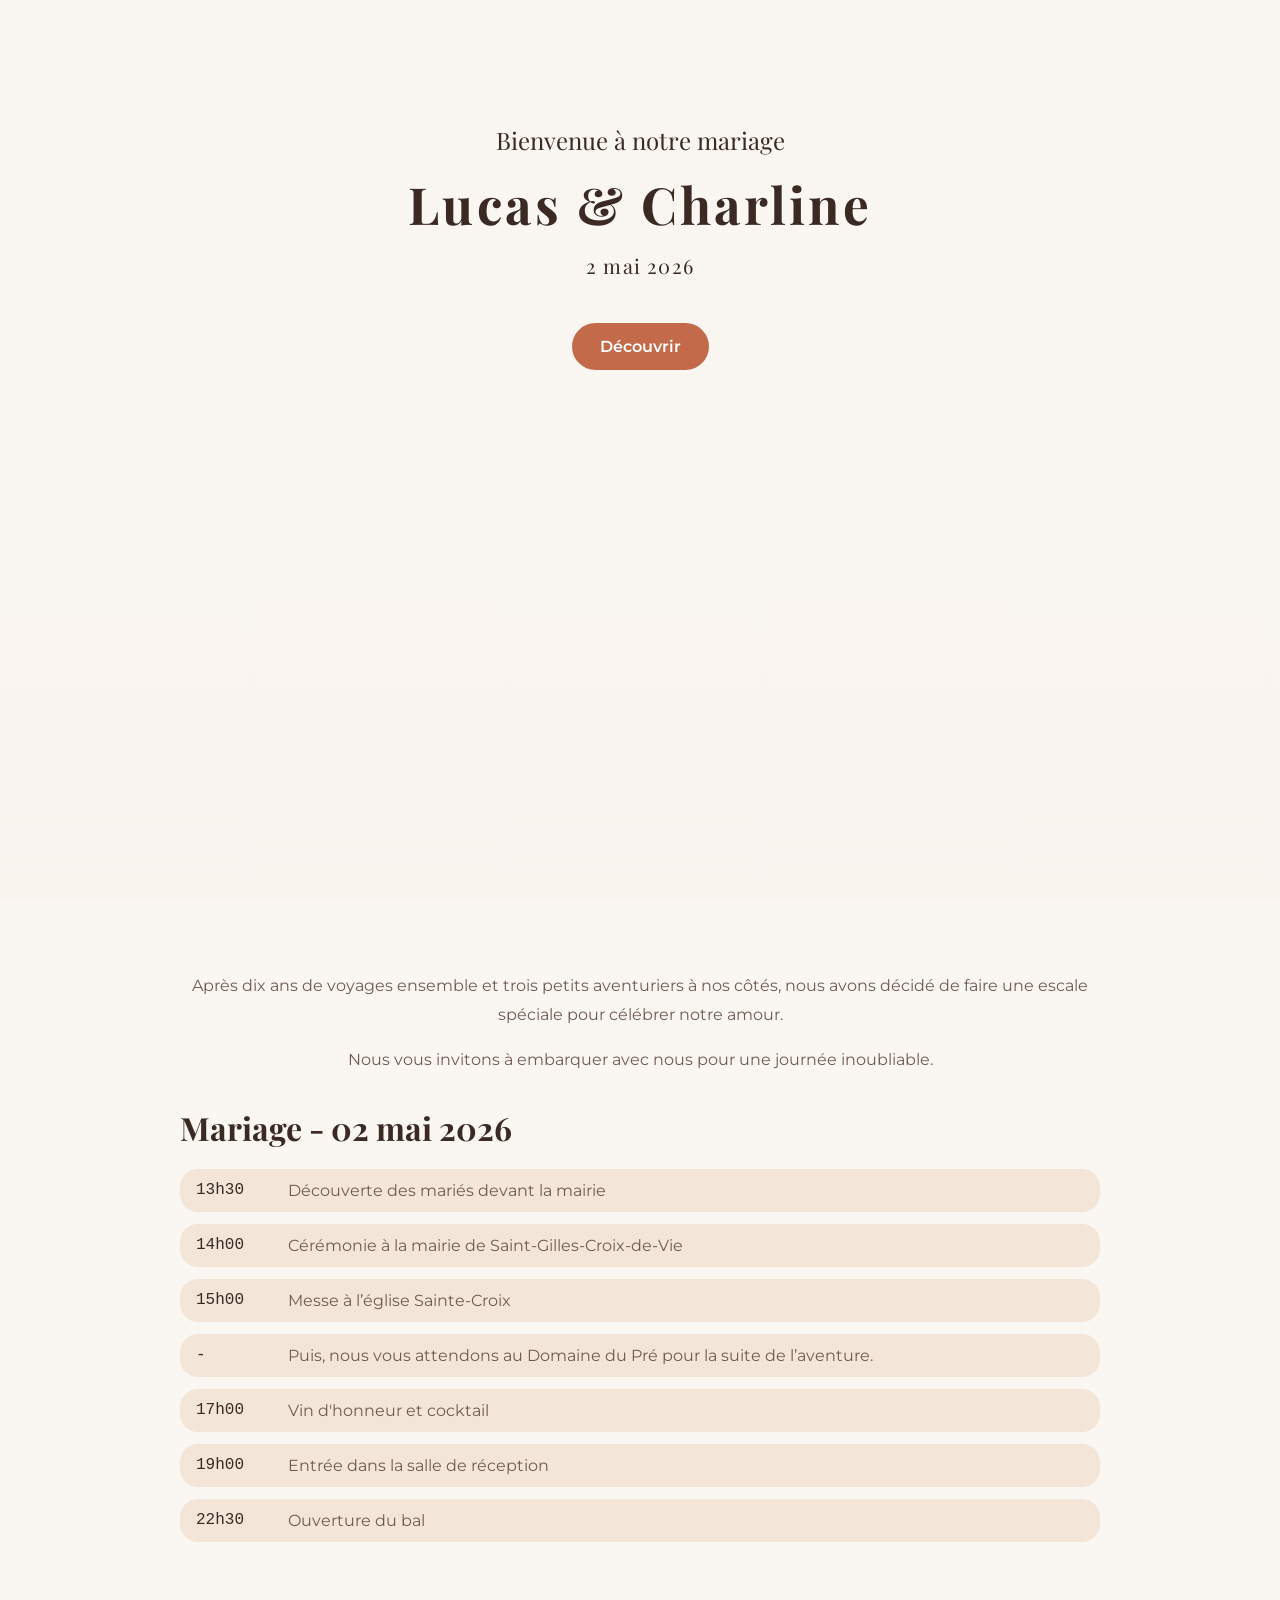
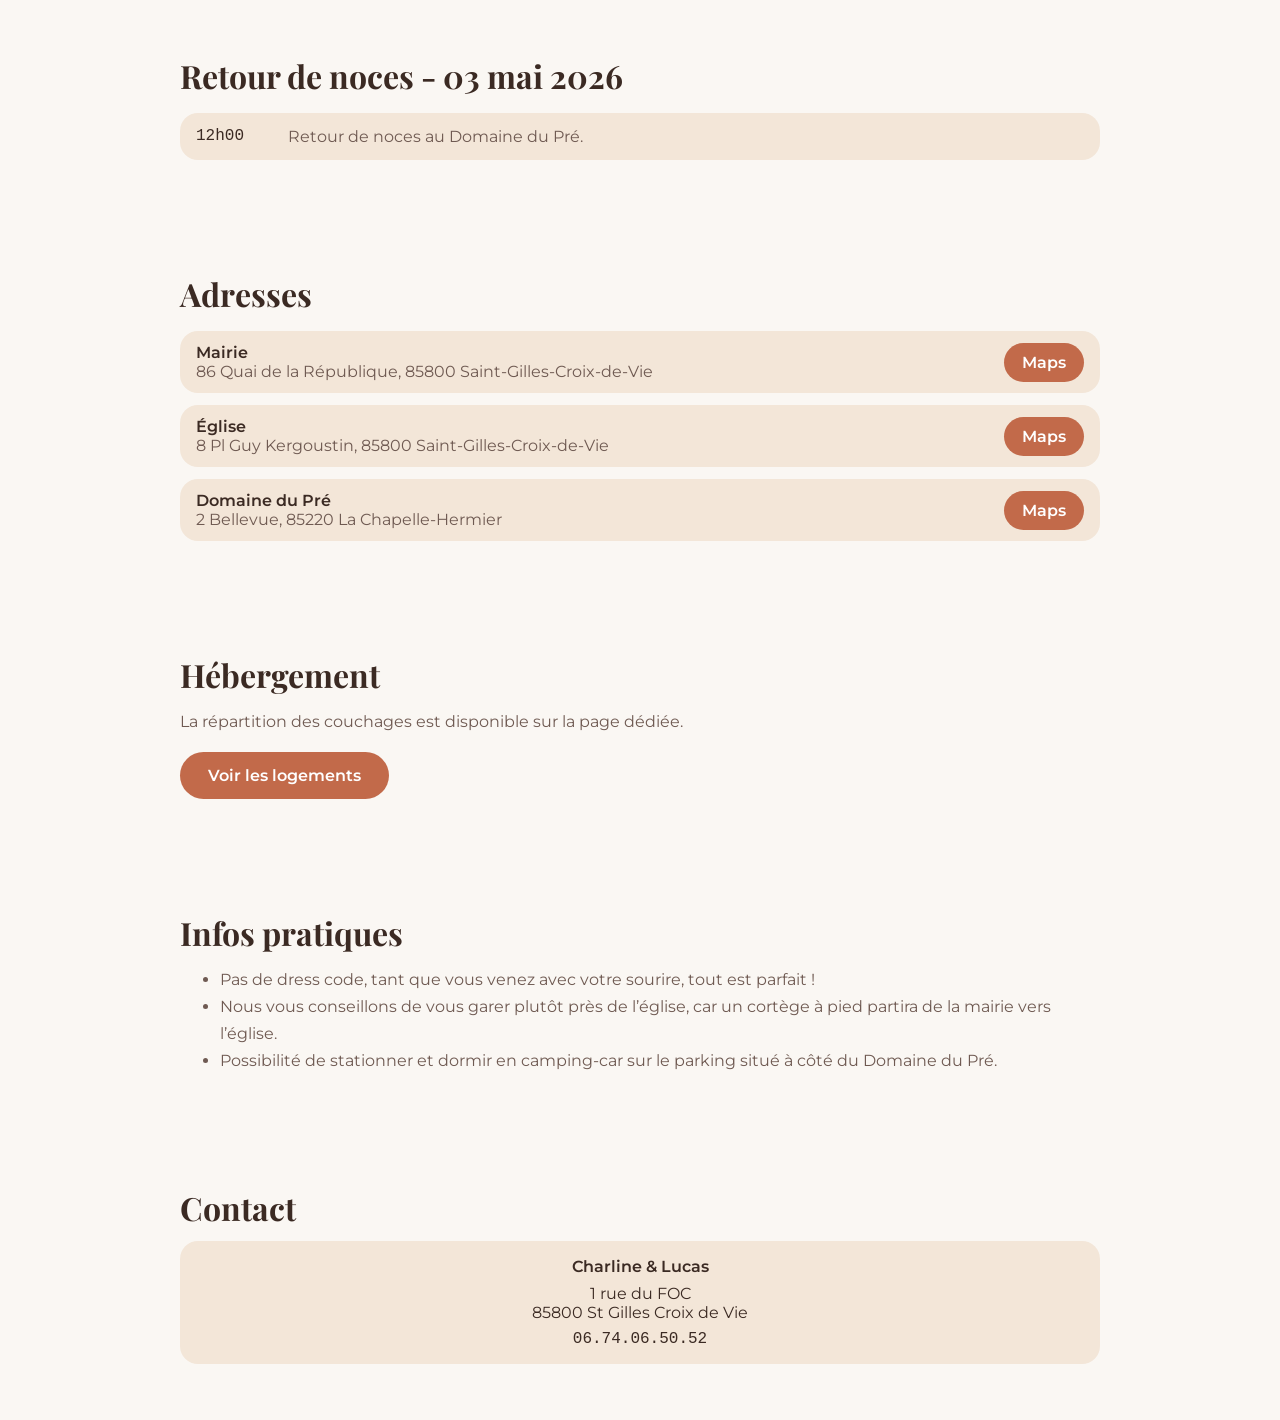
==== docs/index.html @ f1bcc1a8 "feat: add logement" ====
﻿<!doctype html>
<html lang="fr">
  <head>
    <meta charset="utf-8" />
    <meta name="viewport" content="width=device-width, initial-scale=1" />
    <meta name="color-scheme" content="light dark" />

    <!-- Anti-indexation -->
    <meta name="robots" content="noindex,nofollow,noarchive,nosnippet,noimageindex" />
    <meta name="googlebot" content="noindex,nofollow,noarchive,nosnippet,noimageindex" />
    <meta name="bingbot" content="noindex,nofollow,noarchive,nosnippet,noimageindex" />

    <title>Infos mariage</title>
    <link rel="preconnect" href="https://fonts.googleapis.com" />
    <link rel="preconnect" href="https://fonts.gstatic.com" crossorigin />
    <link
      href="https://fonts.googleapis.com/css2?family=Playfair+Display:wght@400;600&family=Montserrat:wght@400;600&display=swap"
      rel="stylesheet"
    />
    <link rel="stylesheet" href="assets/styles.css" />
  </head>
  <body>
    <!-- HERO -->
    <header class="hero">
      <div class="hero-content">
        <p class="subtitle">Bienvenue à notre mariage</p>
        <h1 class="hero-title" id="couple">Lucas &amp; Charline</h1>
        <p class="date"><span id="dateText">2 mai 2026</span></p>
        <a href="#infos" class="btn-primary">Découvrir</a>
      </div>
    </header>

    <!-- INFOS -->
    <section id="infos" class="section">
      <div class="section-inner">
        <div class="story">
          <p>
            Après dix ans de voyages ensemble et trois petits aventuriers à nos côtés, nous avons décidé de faire une
            escale spéciale pour célébrer notre amour.
          </p>
          <p>Nous vous invitons à embarquer avec nous pour une journée inoubliable.</p>
        </div>

        <h2 class="section-title spaced">Mariage - 02 mai 2026</h2>
        <ul class="timeline">
          <li>
            <span class="time mono">13h30</span>
            <span class="desc">Découverte des mariés devant la mairie</span>
          </li>
          <li>
            <span class="time mono">14h00</span>
            <span class="desc">Cérémonie à la mairie de Saint-Gilles-Croix-de-Vie</span>
          </li>
          <li>
            <span class="time mono">15h00</span>
            <span class="desc">Messe à l’église Sainte-Croix</span>
          </li>
          <li>
            <span class="time mono">-</span>
            <span class="desc">Puis, nous vous attendons au Domaine du Pré pour la suite de l’aventure.</span>
          </li>
          <li>
            <span class="time mono">17h00</span>
            <span class="desc">Vin d'honneur et cocktail</span>
          </li>
          <li>
            <span class="time mono">19h00</span>
            <span class="desc">Entrée dans la salle de réception</span>
          </li>
          <li>
            <span class="time mono">22h30</span>
            <span class="desc">Ouverture du bal</span>
          </li>
        </ul>
      </div>
    </section>

    <section class="section">
      <div class="section-inner">
        <h2 class="section-title">Retour de noces - 03 mai 2026</h2>
        <div class="return">
          <div class="return-box">
            <div class="return-date mono">12h00</div>
            <div class="return-text">Retour de noces au Domaine du Pré.</div>
          </div>
        </div>
      </div>
    </section>

    <section class="section">
      <div class="section-inner">
        <h2 class="section-title">Adresses</h2>
        <div class="practical">
          <div class="practical-row">
            <div class="practical-left">
              <div class="practical-label">Mairie</div>
              <div class="practical-address">86 Quai de la République, 85800 Saint-Gilles-Croix-de-Vie</div>
            </div>
            <div class="practical-right">
              <a
                class="btn"
                href="https://www.google.com/maps?q=86%20Quai%20de%20la%20R%C3%A9publique%2C%2085800%20Saint-Gilles-Croix-de-Vie"
                target="_blank"
                rel="noreferrer"
              >
                Maps
              </a>
            </div>
          </div>
          <div class="practical-row">
            <div class="practical-left">
              <div class="practical-label">Église</div>
              <div class="practical-address">8 Pl Guy Kergoustin, 85800 Saint-Gilles-Croix-de-Vie</div>
            </div>
            <div class="practical-right">
              <a
                class="btn"
                href="https://www.google.com/maps?q=8%20Pl%20Guy%20Kergoustin%2C%2085800%20Saint-Gilles-Croix-de-Vie"
                target="_blank"
                rel="noreferrer"
              >
                Maps
              </a>
            </div>
          </div>
          <div class="practical-row">
            <div class="practical-left">
              <div class="practical-label">Domaine du Pré</div>
              <div class="practical-address">2 Bellevue, 85220 La Chapelle-Hermier</div>
            </div>
            <div class="practical-right">
              <a
                class="btn"
                href="https://www.google.com/maps?q=2%20Bellevue%2C%2085220%20La%20Chapelle-Hermier"
                target="_blank"
                rel="noreferrer"
              >
                Maps
              </a>
            </div>
          </div>
        </div>
      </div>
    </section>

    <section class="section">
      <div class="section-inner">
        <h2 class="section-title">Hébergement</h2>
        <p class="info-text">La répartition des couchages est disponible sur la page dédiée.</p>
        <a class="btn-primary btn-inline" href="logement.html">Voir les logements</a>
      </div>
    </section>

    <section class="section">
      <div class="section-inner">
        <h2 class="section-title">Infos pratiques</h2>
        <ul class="list">
          <li>Pas de dress code, tant que vous venez avec votre sourire, tout est parfait !</li>
          <li>
            Nous vous conseillons de vous garer plutôt près de l’église, car un cortège à pied partira de la mairie vers
            l’église.
          </li>
          <li>Possibilité de stationner et dormir en camping-car sur le parking situé à côté du Domaine du Pré.</li>
        </ul>
      </div>
    </section>

    <section class="section">
      <div class="section-inner">
        <h2 class="section-title">Contact</h2>
        <div class="contact">
          <div class="contact-names">Charline &amp; Lucas</div>
          <div class="contact-address">
            <div>1 rue du FOC</div>
            <div>85800 St Gilles Croix de Vie</div>
          </div>
          <a class="contact-phone mono" href="tel:06.74.06.50.52">06.74.06.50.52</a>
        </div>
      </div>
    </section>
  </body>
</html>
---- docs/assets/styles.css ----
:root{
  /* Palette principale */
  --terracotta:#C26A4A;
  --terracotta-dark:#A8573C;
  --beige:#F3E6D8;
  --off-white:#FAF7F3;
  --text:#3B2A23;
  --muted:#6F5A52;
}

*{box-sizing:border-box}
html,body{height:100%}
body{
  margin:0;
  font-family:"Montserrat", ui-sans-serif, system-ui, -apple-system, Segoe UI, Roboto, Helvetica, Arial;
  color:var(--text);
  background:var(--off-white);
}

a{color:inherit}

/* === HERO === */
.hero{
  min-height:100vh;
  position:relative;
  display:flex;
  align-items:flex-start;
  justify-content:center;
  text-align:center;
  padding:64px 20px;
  background-image:url("back.png");
  background-size:cover;
  background-position:center;
}

/* Overlay pour lisibilité */
.hero::before{
  content:"";
  position:absolute;
  inset:0;
  background:linear-gradient(180deg, rgba(250,247,243,.22), rgba(243,230,216,.18));
}

.hero-content{
  position:relative;
  z-index:1;
  max-width:720px;
  display:flex;
  flex-direction:column;
  gap:14px;
  margin-top:60px;
}

.subtitle{
  font-family:"Playfair Display", "Cormorant Garamond", ui-serif, Georgia, "Times New Roman", Times, serif;
  font-size:1.5rem;
  color:var(--text);
  margin:0;
}

.hero-title{
  font-family:"Playfair Display", "Cormorant Garamond", ui-serif, Georgia, "Times New Roman", Times, serif;
  font-size:3.2rem;
  letter-spacing:.06em;
  margin:0;
}

.date{
  font-family:"Playfair Display", "Cormorant Garamond", ui-serif, Georgia, "Times New Roman", Times, serif;
  letter-spacing:.06em;
  text-transform:none;
  font-size:1.25rem;
  color:var(--text);
  margin:0;
}

.hero-text{
  margin:10px 0 6px;
  color:var(--muted);
  line-height:1.7;
}

.btn-primary{
  align-self:center;
  background:var(--terracotta);
  color:#fff;
  padding:14px 28px;
  border-radius:30px;
  text-decoration:none;
  transition:background .3s ease;
  font-weight:600;
  margin-top:30px;
}
.btn-primary:hover{background:var(--terracotta-dark)}

/* === SECTIONS === */
.section{
  padding:56px 20px;
  background:var(--off-white);
}
.section-inner{
  max-width:920px;
  margin:0 auto;
}
.section-title{
  font-family:"Playfair Display", "Cormorant Garamond", ui-serif, Georgia, "Times New Roman", Times, serif;
  font-size:2rem;
  margin:0 0 12px;
}
.section-title.spaced{margin-top:32px}

.mono{
  font-family:ui-monospace, SFMono-Regular, Menlo, Monaco, Consolas, "Liberation Mono", "Courier New", monospace;
}

.story{
  text-align:center;
  color:var(--muted);
  line-height:1.8;
}

.timeline{
  list-style:none;
  padding:0;
  margin:20px 0 0;
  display:grid;
  gap:12px;
}
.timeline li{
  display:grid;
  grid-template-columns:80px 1fr;
  gap:12px;
  padding:12px 16px;
  background:var(--beige);
  border-radius:18px;
}
.timeline .time{
  font-family:ui-monospace, SFMono-Regular, Menlo, Monaco, Consolas, "Liberation Mono", "Courier New", monospace;
  color:var(--text);
}
.timeline .desc{
  color:var(--muted);
}

.return{
  margin-top:16px;
}
.return-box{
  display:grid;
  grid-template-columns: 80px 1fr;
  gap:12px;
  padding:14px 16px;
  background:var(--beige);
  border-radius:18px;
}
.return-date{
  color:var(--text);
}
.return-text{
  color:var(--muted);
}

.practical{
  display:grid;
  gap:12px;
  margin-top:16px;
}
.practical-row{
  display:flex;
  justify-content:space-between;
  align-items:center;
  gap:12px;
  padding:12px 16px;
  background:var(--beige);
  border-radius:18px;
}
.practical-row .btn{
  background:var(--terracotta);
  color:#fff;
  border:none;
  padding:10px 18px;
  border-radius:24px;
  font-weight:600;
  text-decoration:none;
  transition:background .3s ease, transform .2s ease;
}
.practical-row .btn:hover{
  background:var(--terracotta-dark);
  transform:translateY(-1px);
}
.practical-label{
  font-weight:600;
}
.practical-address{color:var(--muted)}

.contact{
  text-align:center;
  background:var(--beige);
  border-radius:18px;
  padding:16px;
  display:grid;
  gap:8px;
}
.contact-names{
  font-weight:600;
}
.contact-phone{
  text-decoration:none;
  color:var(--text);
}

.list{
  margin:8px 0 0;
  color:var(--muted);
  line-height:1.7;
}

.info-text{
  margin:0;
  color:var(--muted);
  line-height:1.7;
}

.btn-inline{
  display:inline-block;
  margin-top:16px;
}

.text-link{
  display:inline-block;
  margin-bottom:14px;
  color:var(--muted);
  text-decoration:none;
  font-weight:600;
}

.text-link:hover{
  color:var(--text);
}

.section-top{
  min-height:100vh;
}

.lodging-grid{
  margin-top:20px;
  display:grid;
  grid-template-columns:repeat(3, minmax(0, 1fr));
  gap:14px;
}

.lodging-card{
  background:var(--beige);
  border-radius:18px;
  padding:16px;
}

.lodging-title{
  margin:0 0 10px;
  font-family:"Playfair Display", "Cormorant Garamond", ui-serif, Georgia, "Times New Roman", Times, serif;
  font-size:1.4rem;
}

.lodging-list{
  margin:0;
  padding-left:18px;
  color:var(--muted);
  line-height:1.7;
}

.lodging-meta{
  margin:0 0 8px;
  color:var(--text);
  line-height:1.5;
}

.lodging-warning{
  margin:0 0 12px;
  color:#d10000;
  line-height:1.5;
}

.footer{
  text-align:center;
  font-size:.85rem;
  color:var(--muted);
  padding:24px 20px 40px;
  background:var(--off-white);
}

/* === Responsive === */
@media (max-width: 768px){
  .hero-title{font-size:2.2rem}
  .subtitle{font-size:1.2rem}
  .timeline li{grid-template-columns:70px 1fr}
  .practical-row{flex-direction:column; align-items:flex-start}
  .lodging-grid{grid-template-columns:1fr}
}
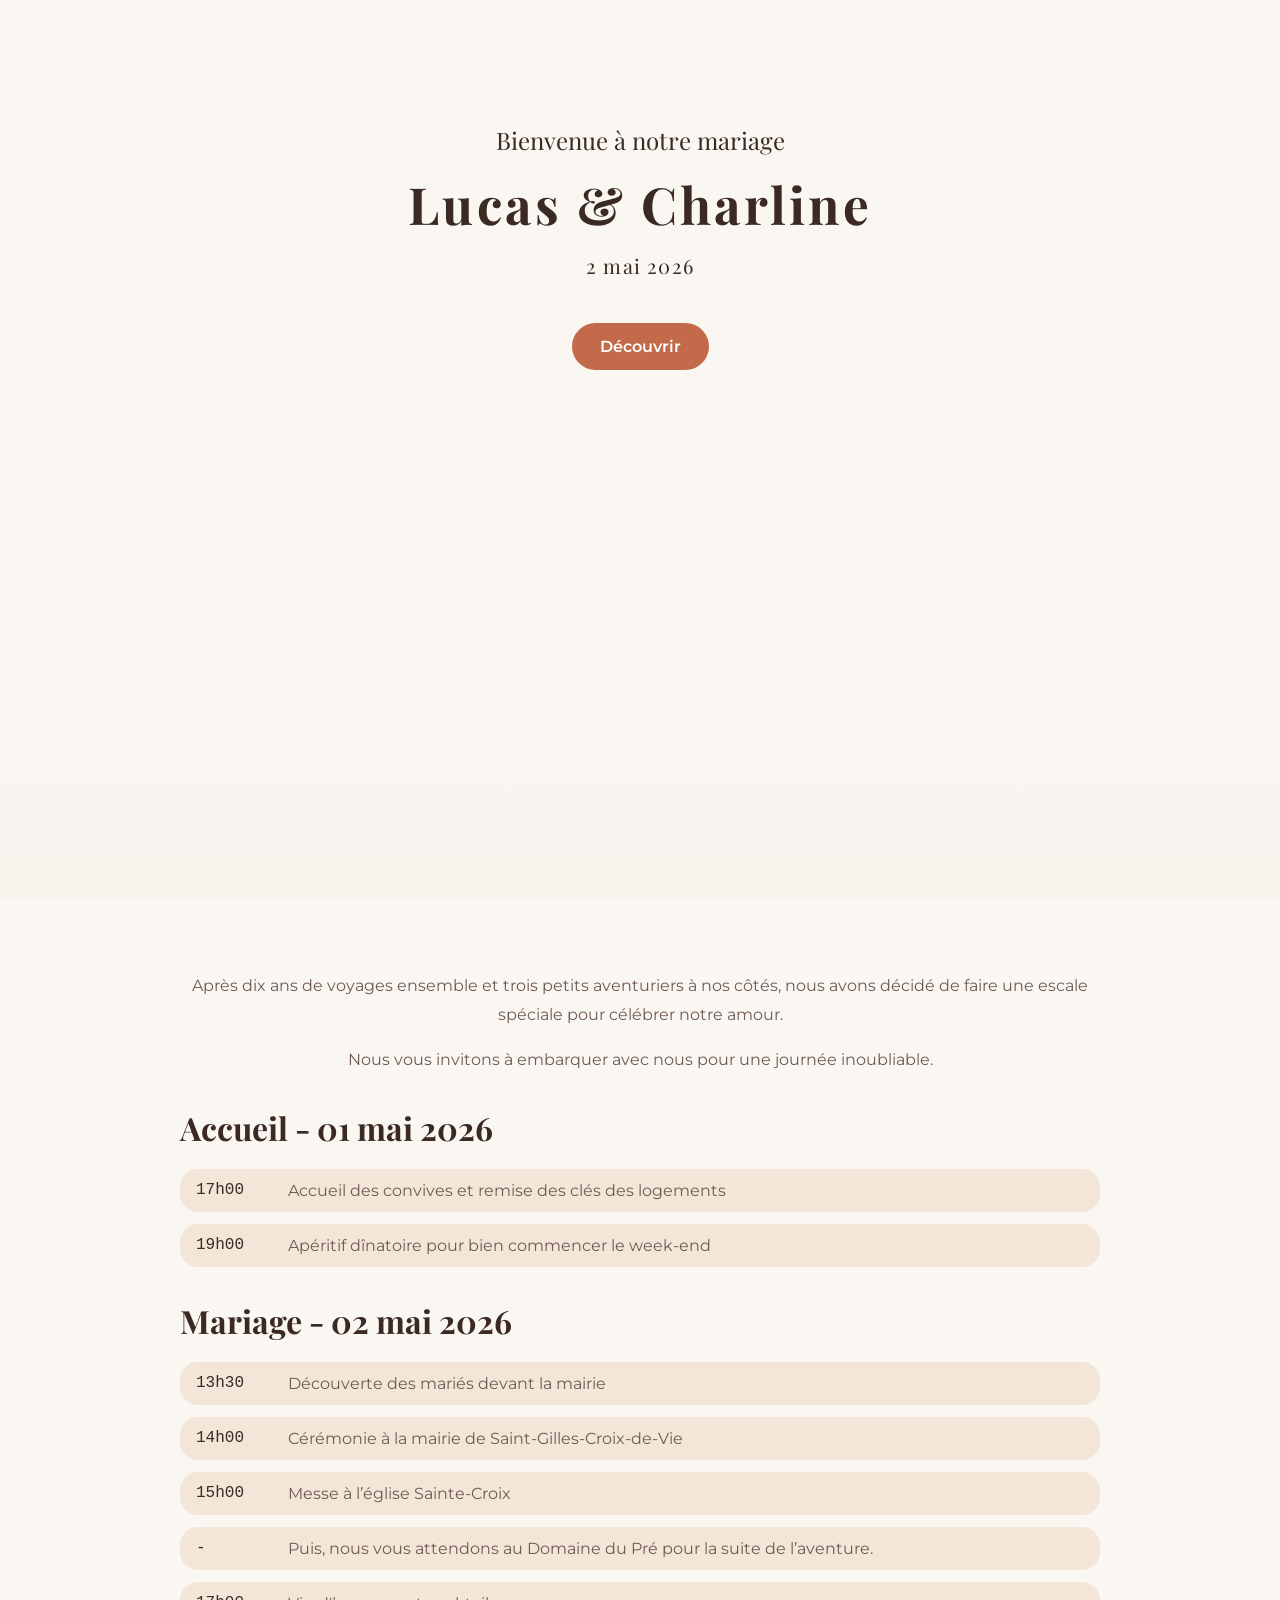
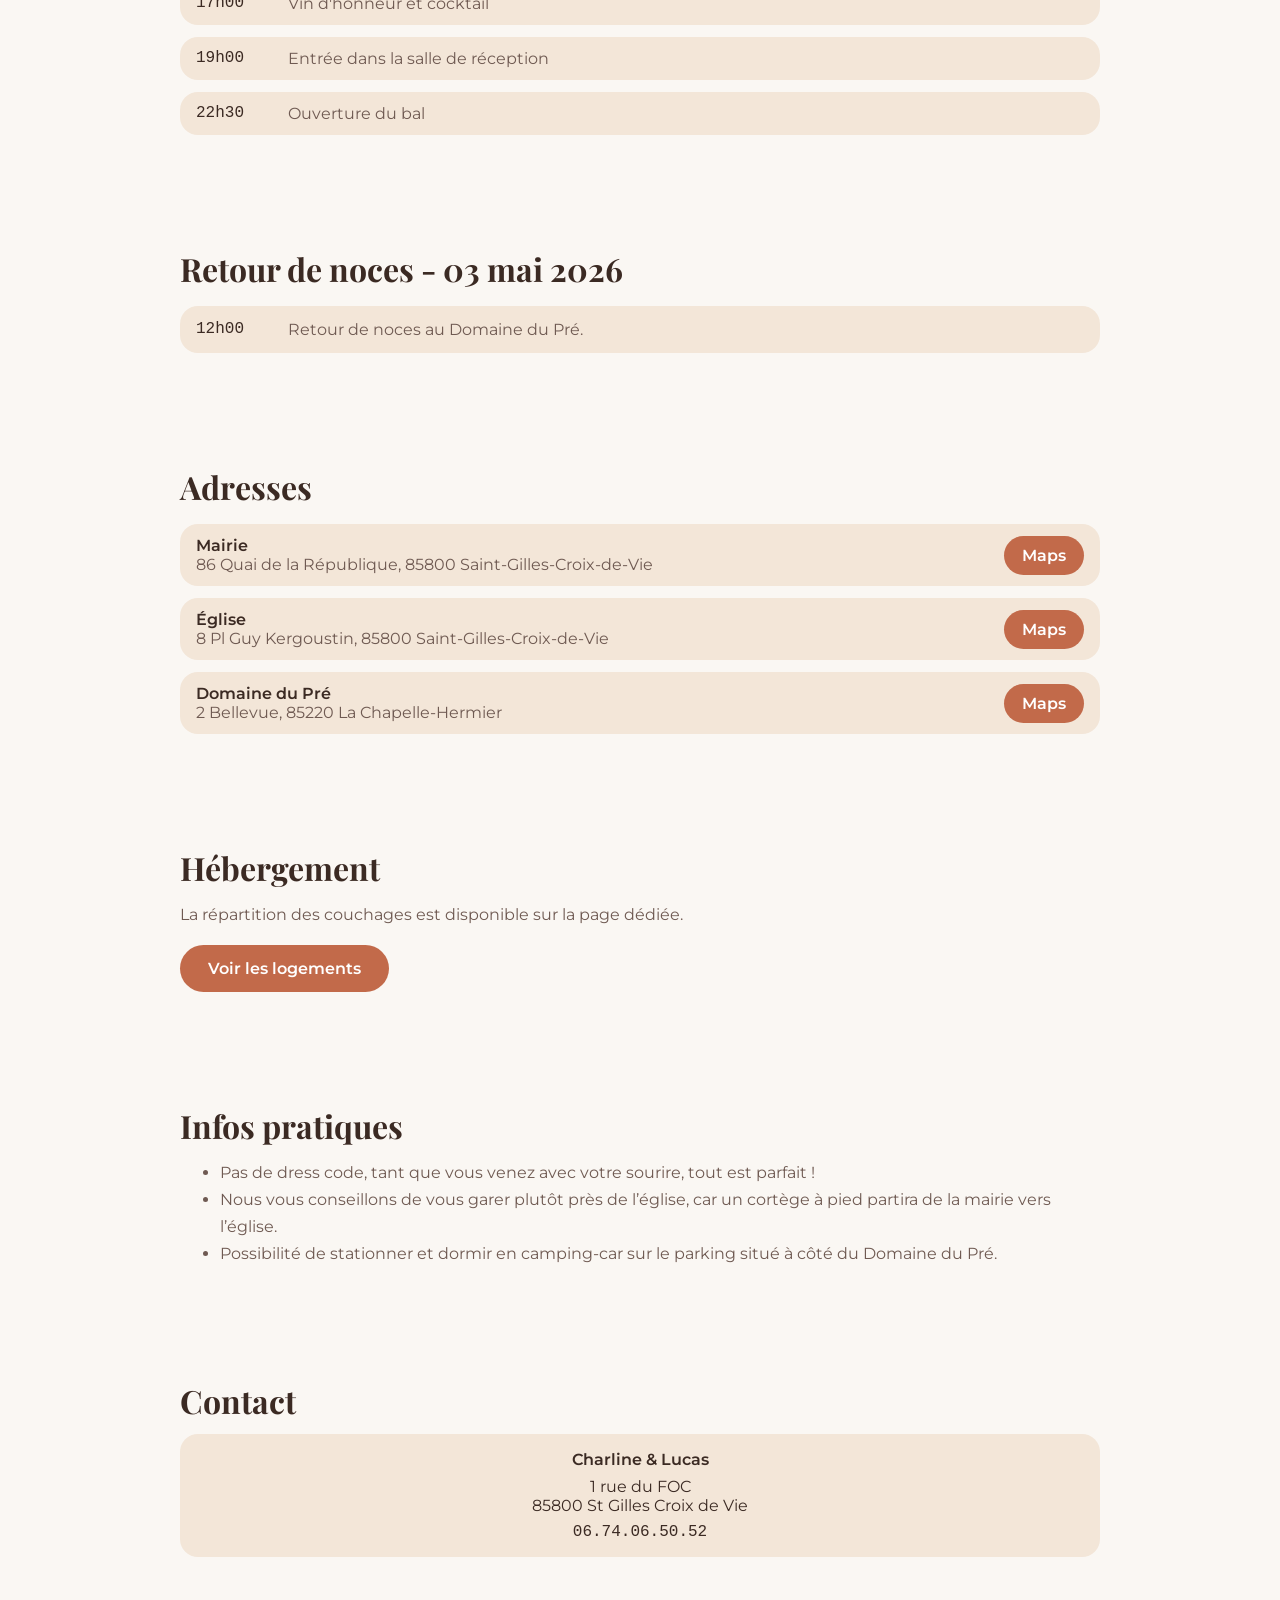
==== commit 28e303e4: "feat: add timeline for event schedule and update lodging details" ====
--- a/docs/index.html
+++ b/docs/index.html
@@ -40,6 +40,18 @@
           </p>
           <p>Nous vous invitons à embarquer avec nous pour une journée inoubliable.</p>
         </div>
+
+        <h2 class="section-title spaced">Accueil - 01 mai 2026</h2>
+        <ul class="timeline">
+          <li>
+            <span class="time mono">17h00</span>
+            <span class="desc">Accueil des convives et remise des clés des logements</span>
+          </li>
+          <li>
+            <span class="time mono">19h00</span>
+            <span class="desc">Apéritif dînatoire pour bien commencer le week-end</span>
+          </li>
+        </ul>
 
         <h2 class="section-title spaced">Mariage - 02 mai 2026</h2>
         <ul class="timeline">
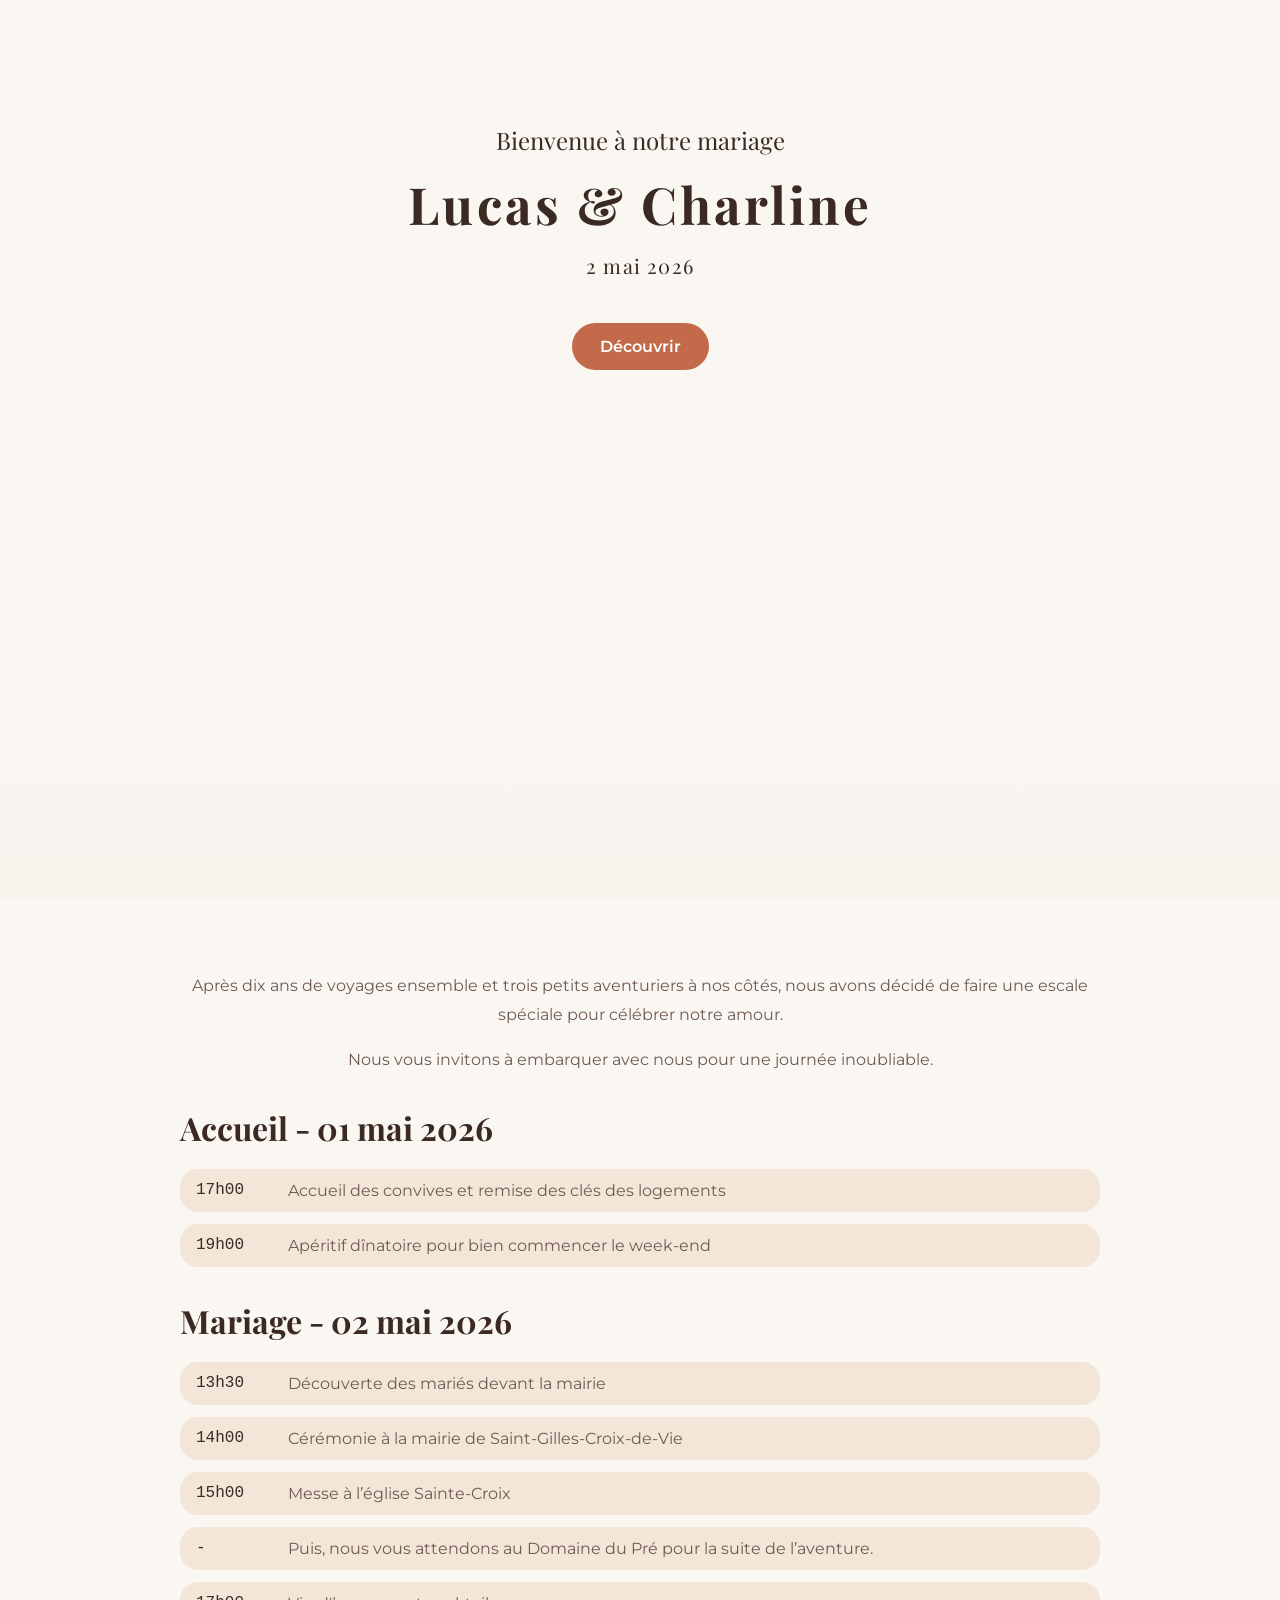
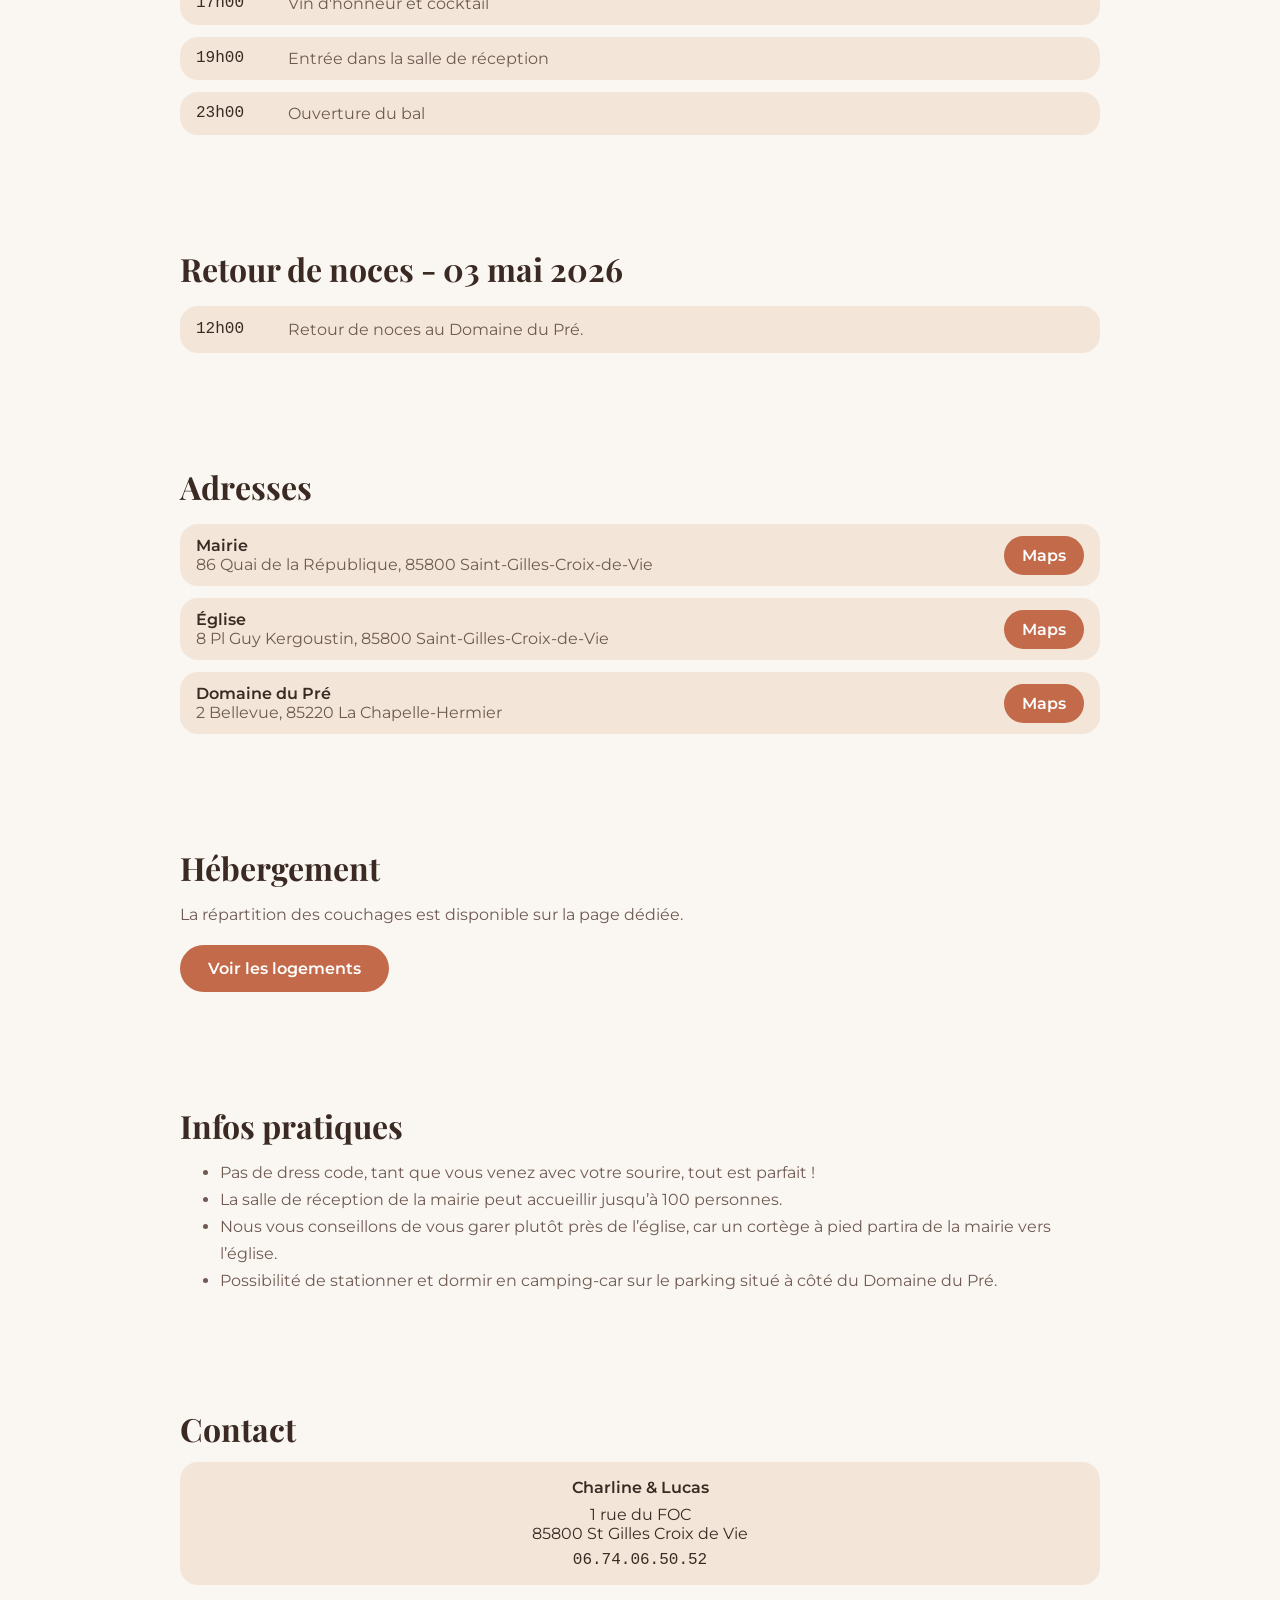
==== commit f6aaeee3: "fix: update event schedule time and add capacity note for mairie" ====
--- a/docs/index.html
+++ b/docs/index.html
@@ -80,7 +80,7 @@
             <span class="desc">Entrée dans la salle de réception</span>
           </li>
           <li>
-            <span class="time mono">22h30</span>
+            <span class="time mono">23h00</span>
             <span class="desc">Ouverture du bal</span>
           </li>
         </ul>
@@ -169,6 +169,8 @@
         <ul class="list">
           <li>Pas de dress code, tant que vous venez avec votre sourire, tout est parfait !</li>
           <li>
+            La salle de réception de la mairie peut accueillir jusqu’à 100 personnes.
+          <li>
             Nous vous conseillons de vous garer plutôt près de l’église, car un cortège à pied partira de la mairie vers
             l’église.
           </li>
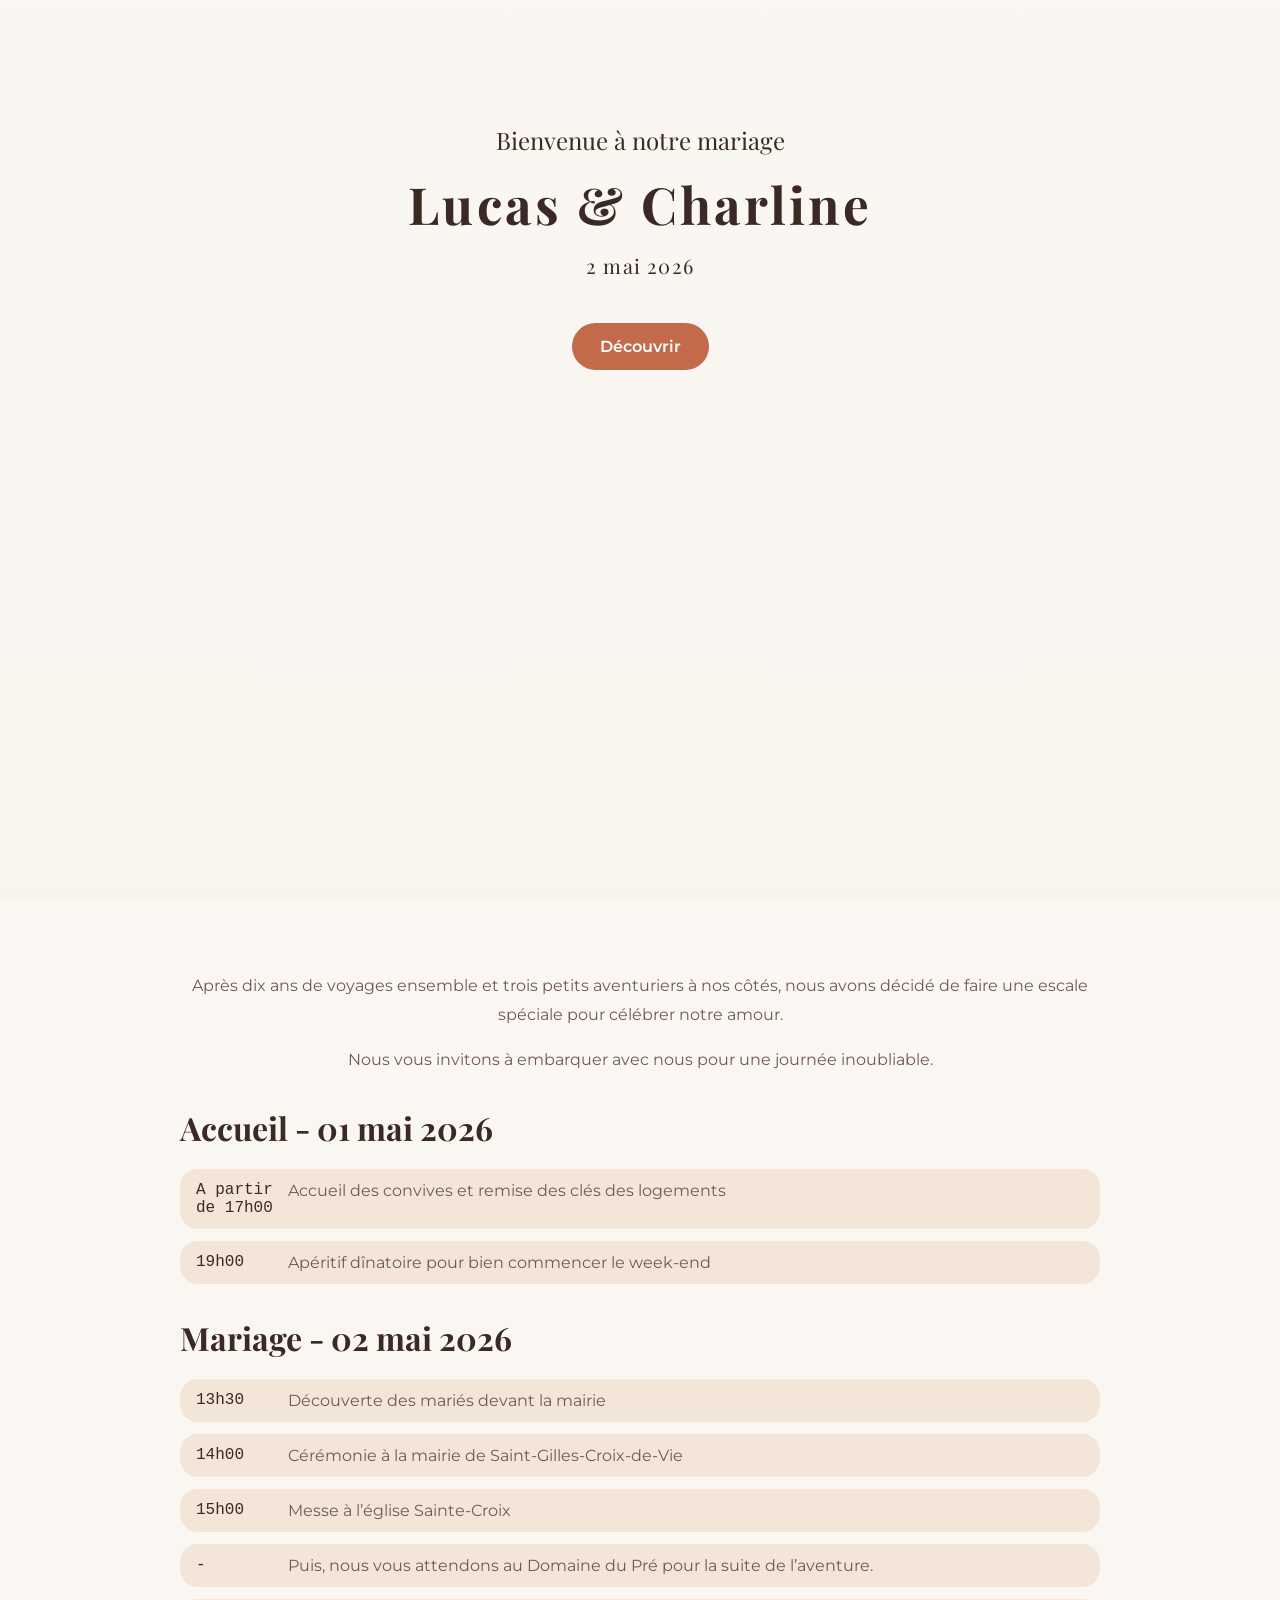
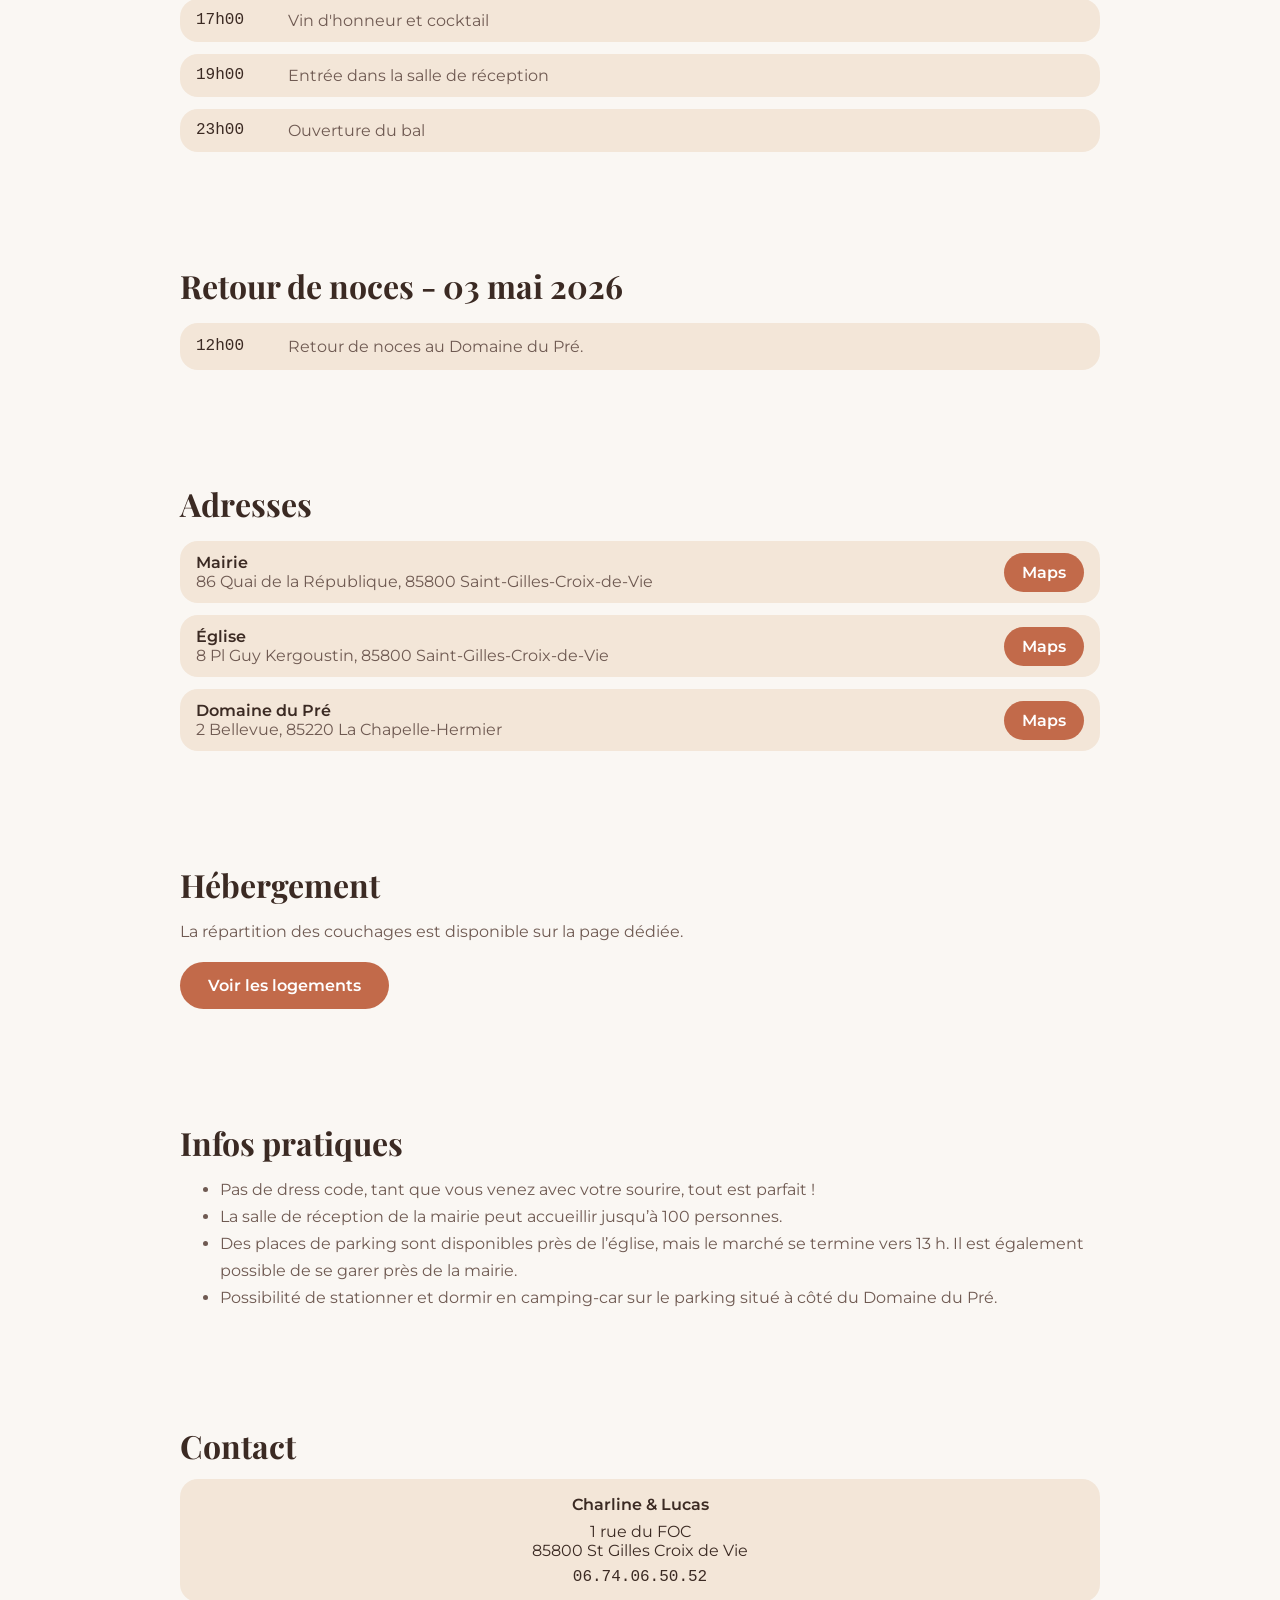
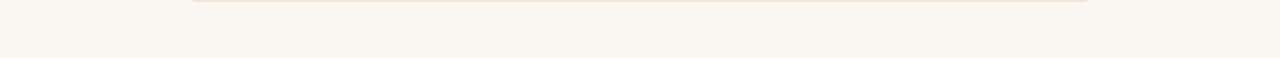
==== commit 2e3a9fcf: "fix: update event schedule details and parking information" ====
--- a/docs/index.html
+++ b/docs/index.html
@@ -44,7 +44,7 @@
         <h2 class="section-title spaced">Accueil - 01 mai 2026</h2>
         <ul class="timeline">
           <li>
-            <span class="time mono">17h00</span>
+            <span class="time mono">A partir de 17h00</span>
             <span class="desc">Accueil des convives et remise des clés des logements</span>
           </li>
           <li>
@@ -171,8 +171,7 @@
           <li>
             La salle de réception de la mairie peut accueillir jusqu’à 100 personnes.
           <li>
-            Nous vous conseillons de vous garer plutôt près de l’église, car un cortège à pied partira de la mairie vers
-            l’église.
+            Des places de parking sont disponibles près de l’église, mais le marché se termine vers 13 h. Il est également possible de se garer près de la mairie.
           </li>
           <li>Possibilité de stationner et dormir en camping-car sur le parking situé à côté du Domaine du Pré.</li>
         </ul>
